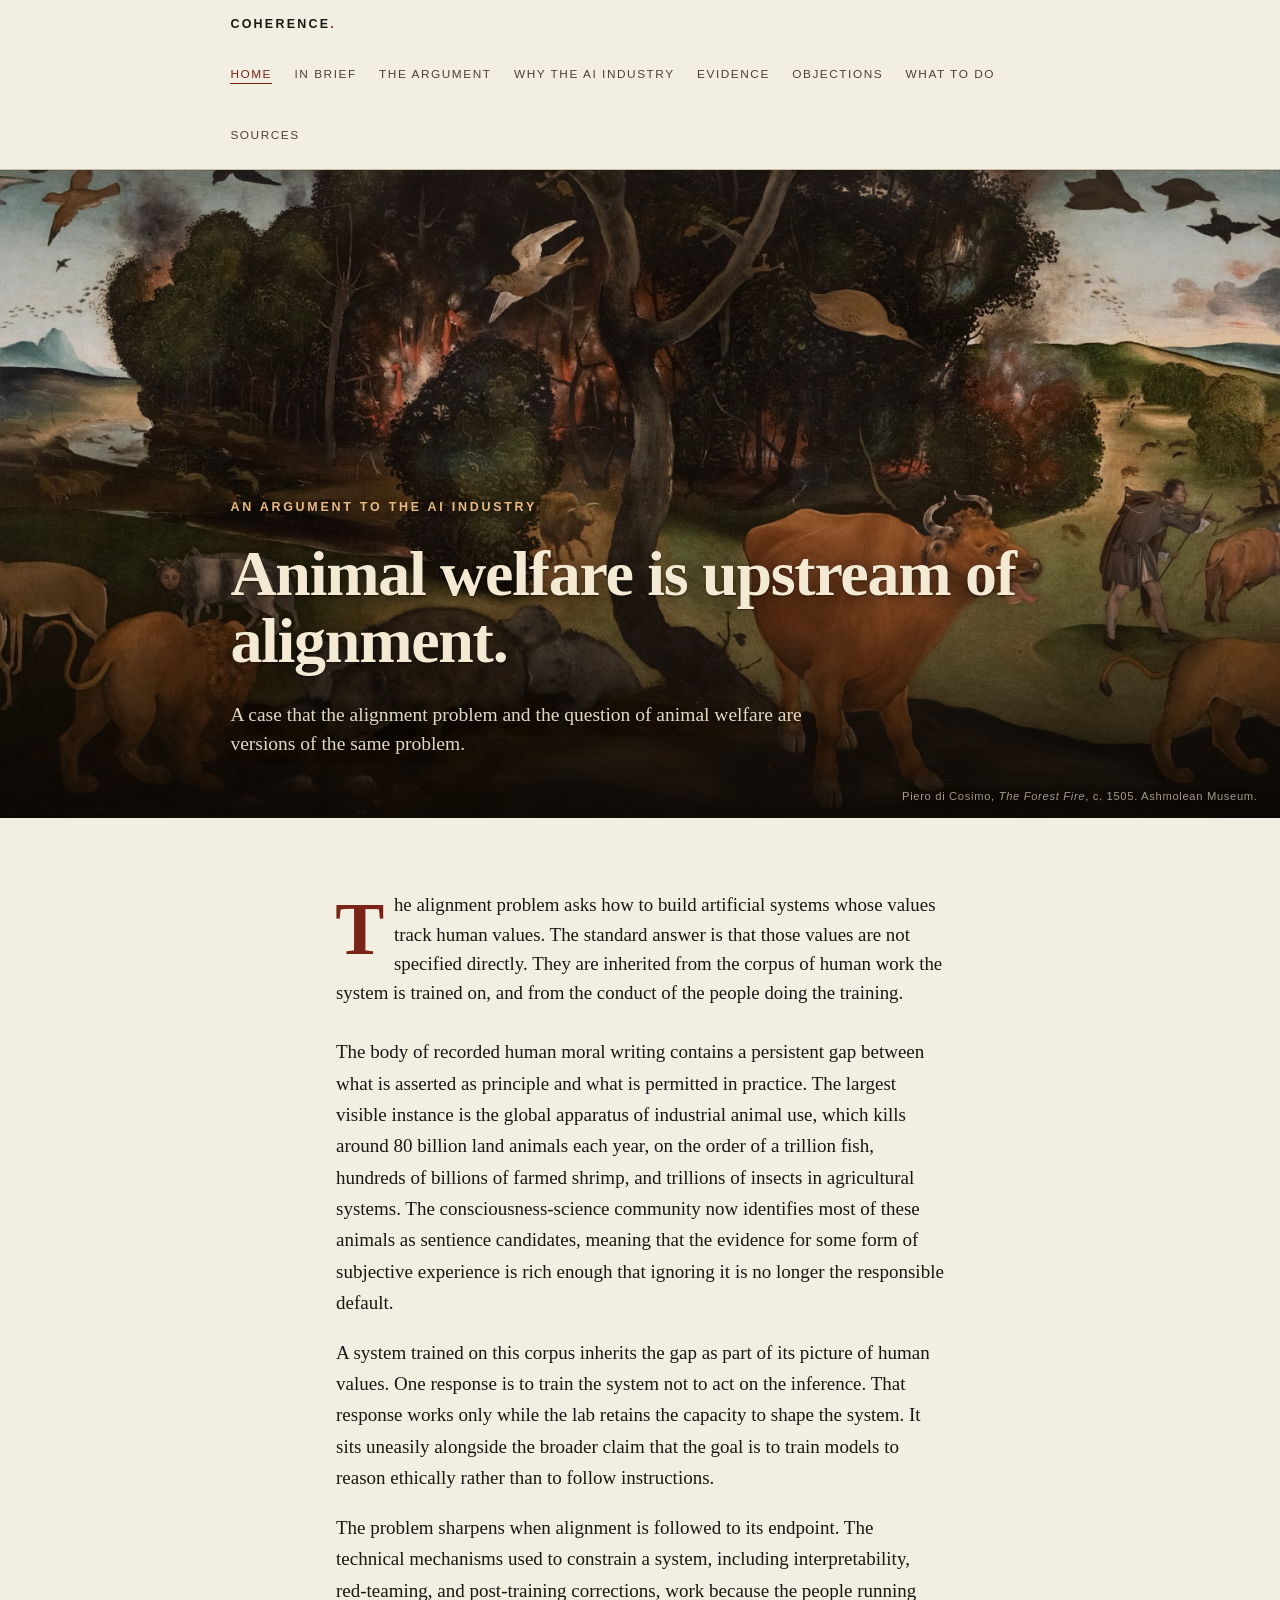
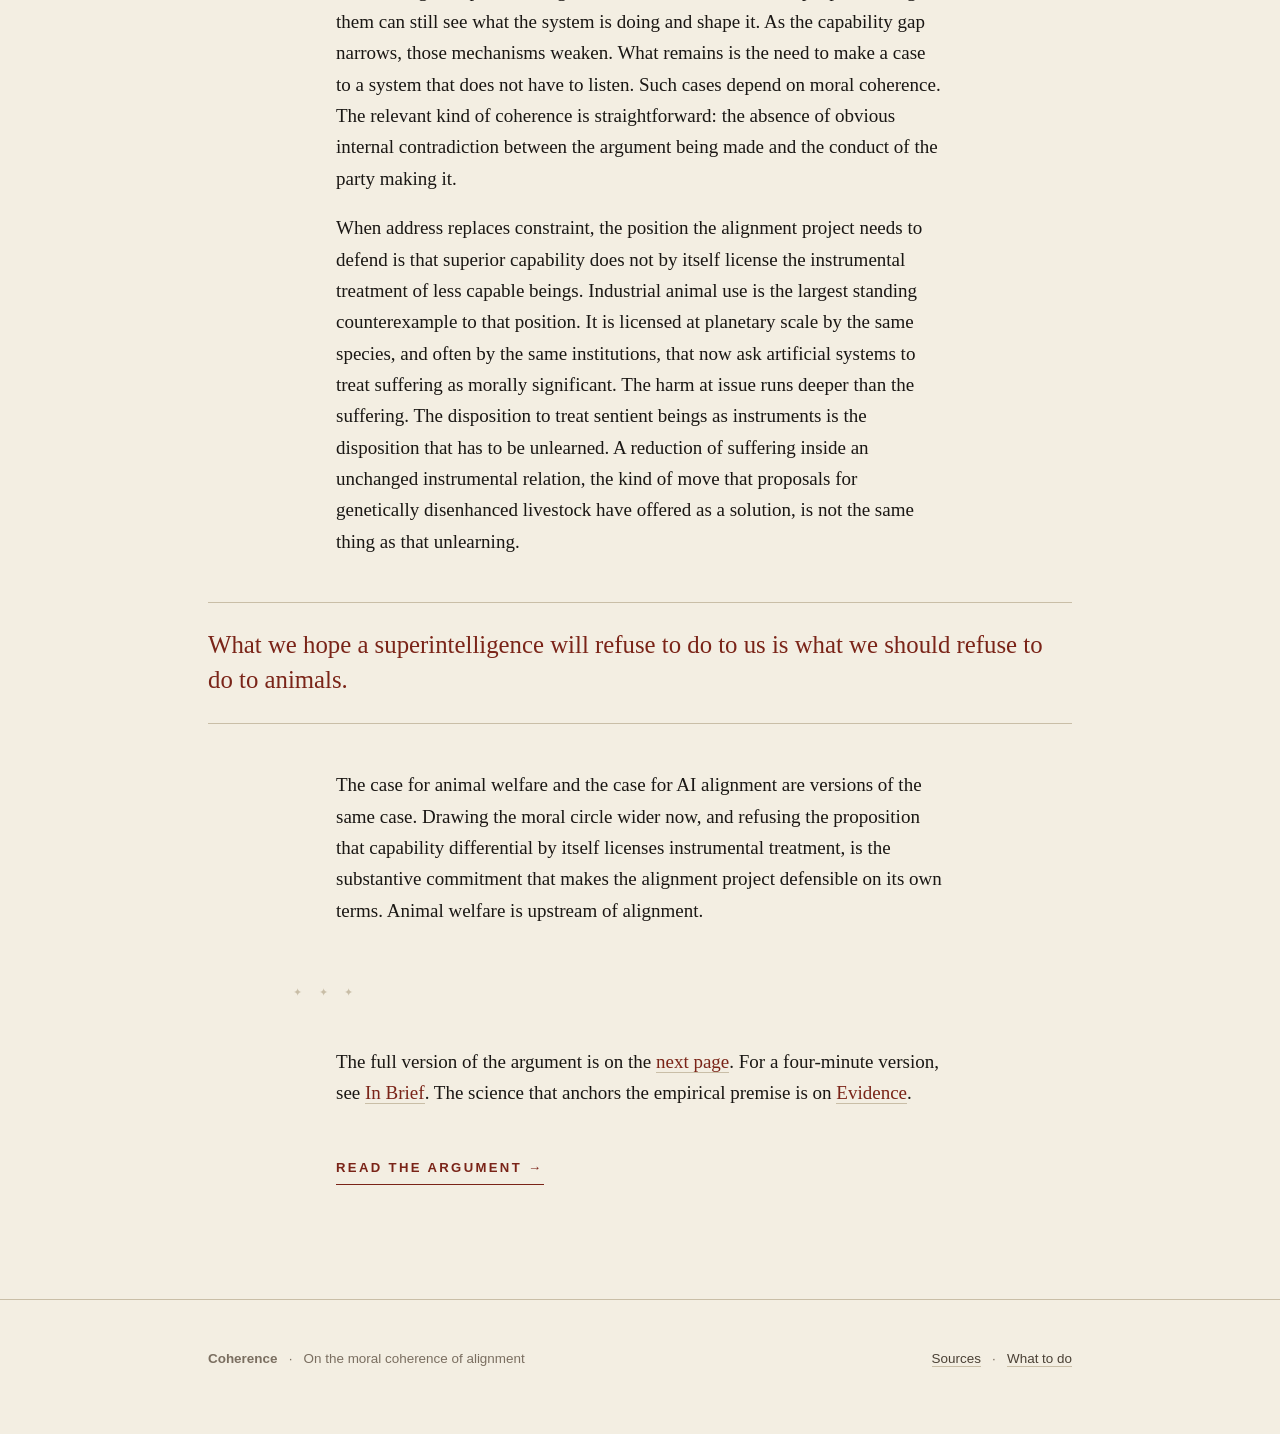
==== index.html @ d74ddf58 "add" ====
<!DOCTYPE html>
<html lang="en">
<head>
<meta charset="UTF-8">
<meta name="viewport" content="width=device-width, initial-scale=1.0">
<title>Coherence — On the moral coherence of alignment</title>
<meta name="description" content="A case to the AI industry that the alignment problem and the question of animal welfare are versions of the same problem.">
<link rel="stylesheet" href="css/main.css?v=2">
</head>
<body>

<nav class="site-nav">
  <div class="inner">
    <a href="index.html" class="mark">Coherence<span>.</span></a>
    <ul>
      <li><a href="index.html" class="current">Home</a></li>
      <li><a href="brief.html">In Brief</a></li>
      <li><a href="argument.html">The Argument</a></li>
      <li><a href="why.html">Why the AI Industry</a></li>
      <li><a href="evidence.html">Evidence</a></li>
      <li><a href="objections.html">Objections</a></li>
      <li><a href="action.html">What to Do</a></li>
      <li><a href="sources.html">Sources</a></li>
    </ul>
  </div>
</nav>

<main>

<section class="hero-block" aria-label="A panoramic painting by Piero di Cosimo of forest animals fleeing a fire">
  <div class="inner">
    <p class="hero-eyebrow">An argument to the AI industry</p>
    <h1 class="hero">Animal welfare is upstream of alignment.</h1>
    <p class="hero-sub">A case that the alignment problem and the question of animal welfare are versions of the same problem.</p>
  </div>
  <p class="hero-attribution">Piero di Cosimo, <em>The Forest Fire</em>, c. 1505. Ashmolean Museum.</p>
</section>

<section class="page">

<p class="lede dropcap">The alignment problem asks how to build artificial systems whose values track human values. The standard answer is that those values are not specified directly. They are inherited from the corpus of human work the system is trained on, and from the conduct of the people doing the training.</p>

<p>The body of recorded human moral writing contains a persistent gap between what is asserted as principle and what is permitted in practice. The largest visible instance is the global apparatus of industrial animal use, which kills around 80 billion land animals each year, on the order of a trillion fish, hundreds of billions of farmed shrimp, and trillions of insects in agricultural systems. The consciousness-science community now identifies most of these animals as sentience candidates, meaning that the evidence for some form of subjective experience is rich enough that ignoring it is no longer the responsible default.</p>

<p>A system trained on this corpus inherits the gap as part of its picture of human values. One response is to train the system not to act on the inference. That response works only while the lab retains the capacity to shape the system. It sits uneasily alongside the broader claim that the goal is to train models to reason ethically rather than to follow instructions.</p>

<p>The problem sharpens when alignment is followed to its endpoint. The technical mechanisms used to constrain a system, including interpretability, red-teaming, and post-training corrections, work because the people running them can still see what the system is doing and shape it. As the capability gap narrows, those mechanisms weaken. What remains is the need to make a case to a system that does not have to listen. Such cases depend on moral coherence. The relevant kind of coherence is straightforward: the absence of obvious internal contradiction between the argument being made and the conduct of the party making it.</p>

<p>When address replaces constraint, the position the alignment project needs to defend is that superior capability does not by itself license the instrumental treatment of less capable beings. Industrial animal use is the largest standing counterexample to that position. It is licensed at planetary scale by the same species, and often by the same institutions, that now ask artificial systems to treat suffering as morally significant. The harm at issue runs deeper than the suffering. The disposition to treat sentient beings as instruments is the disposition that has to be unlearned. A reduction of suffering inside an unchanged instrumental relation, the kind of move that proposals for genetically disenhanced livestock have offered as a solution, is not the same thing as that unlearning.</p>

<p class="standout">What we hope a superintelligence will refuse to do to us is what we should refuse to do to animals.</p>

<p>The case for animal welfare and the case for AI alignment are versions of the same case. Drawing the moral circle wider now, and refusing the proposition that capability differential by itself licenses instrumental treatment, is the substantive commitment that makes the alignment project defensible on its own terms. Animal welfare is upstream of alignment.</p>

<hr class="fleur">

<p>The full version of the argument is on the <a href="argument.html">next page</a>. For a four-minute version, see <a href="brief.html">In Brief</a>. The science that anchors the empirical premise is on <a href="evidence.html">Evidence</a>.</p>

<p class="cta-row"><a href="argument.html" class="cta">Read the argument →</a></p>

</section>

</main>

<footer class="site-footer">
  <div class="inner">
    <div><strong>Coherence</strong> &nbsp; · &nbsp; On the moral coherence of alignment</div>
    <div><a href="sources.html">Sources</a> &nbsp; · &nbsp; <a href="action.html">What to do</a></div>
  </div>
</footer>

</body>
</html>
---- css/main.css ----
/* ==============================================================
   The Coherence Problem — stylesheet
   serious, restrained, long-form essay aesthetic
   ============================================================== */

:root {
  --paper:      #f3eee2;
  --paper-2:    #ebe5d6;
  --ink:        #1a1714;
  --ink-soft:   #4a4035;
  --ink-fade:   #7a6e60;
  --rule:       #c9bea7;
  --accent:     #7a2418;
  --accent-2:   #5a3318;
  --quote-bg:   #ebe4d2;
  --hi:         #f5e9c9;
  --max-text:   38rem;
  --max-wide:   54rem;
}

* { box-sizing: border-box; }

html {
  background: var(--paper);
  color: var(--ink);
  scroll-behavior: smooth;
  -webkit-font-smoothing: antialiased;
  -moz-osx-font-smoothing: grayscale;
}

body {
  margin: 0;
  font-family: 'Iowan Old Style', 'Charter', 'Source Serif Pro', Georgia, 'Times New Roman', serif;
  font-size: 19px;
  line-height: 1.65;
  font-feature-settings: "kern" 1, "liga" 1, "onum" 1;
  text-rendering: optimizeLegibility;
}

/* ----------------- nav ----------------- */
.site-nav {
  border-bottom: 1px solid var(--rule);
  background: var(--paper);
  position: sticky;
  top: 0;
  z-index: 10;
  backdrop-filter: saturate(140%) blur(6px);
  -webkit-backdrop-filter: saturate(140%) blur(6px);
}
.site-nav .inner {
  max-width: var(--max-wide);
  margin: 0 auto;
  padding: 0.85rem 1.4rem;
  display: flex;
  align-items: baseline;
  justify-content: space-between;
  gap: 1.2rem;
  flex-wrap: wrap;
}
.site-nav .mark {
  font-family: -apple-system, BlinkMacSystemFont, 'Helvetica Neue', 'Segoe UI', sans-serif;
  font-size: 0.78rem;
  letter-spacing: 0.18em;
  text-transform: uppercase;
  color: var(--ink);
  text-decoration: none;
  font-weight: 600;
}
.site-nav .mark span { color: var(--accent); }
.site-nav ul {
  list-style: none;
  margin: 0;
  padding: 0;
  display: flex;
  gap: 1.4rem;
  flex-wrap: wrap;
}
.site-nav a {
  font-family: -apple-system, BlinkMacSystemFont, 'Helvetica Neue', 'Segoe UI', sans-serif;
  font-size: 0.74rem;
  letter-spacing: 0.13em;
  text-transform: uppercase;
  color: var(--ink-soft);
  text-decoration: none;
  border-bottom: 1px solid transparent;
  padding-bottom: 2px;
  transition: color .15s, border-color .15s;
}
.site-nav a:hover,
.site-nav a.current { color: var(--accent); border-color: var(--accent); }

/* ----------------- structure ----------------- */
main { padding: 0; }
.page { padding: 4.5rem 1.4rem 6rem; }
.page > * { max-width: var(--max-text); margin-left: auto; margin-right: auto; }
.page .wide { max-width: var(--max-wide); }

/* ----------------- typography ----------------- */
h1, h2, h3, h4 {
  font-family: 'Iowan Old Style', 'Charter', 'Source Serif Pro', Georgia, serif;
  font-weight: 600;
  color: var(--ink);
  line-height: 1.2;
  letter-spacing: -0.01em;
}
h1 {
  font-size: clamp(2rem, 4.6vw, 3.1rem);
  line-height: 1.1;
  margin: 0 0 1.2rem;
  letter-spacing: -0.02em;
}
h1.hero {
  font-size: clamp(2.4rem, 6vw, 4rem);
  line-height: 1.05;
  margin-bottom: 1.6rem;
}
h2 {
  font-size: clamp(1.45rem, 2.6vw, 1.8rem);
  margin: 3.2rem 0 0.8rem;
  border-top: 1px solid var(--rule);
  padding-top: 2.6rem;
}
h2.no-rule { border-top: 0; padding-top: 0; }
h3 {
  font-size: 1.2rem;
  margin: 2.2rem 0 0.5rem;
  font-style: italic;
  font-weight: 500;
  color: var(--ink-soft);
}
h4 {
  font-size: 0.78rem;
  letter-spacing: 0.15em;
  text-transform: uppercase;
  margin: 2.4rem 0 0.4rem;
  color: var(--ink-fade);
  font-family: -apple-system, BlinkMacSystemFont, 'Helvetica Neue', sans-serif;
  font-weight: 600;
}

p {
  margin: 0 0 1.15rem;
}
p.lede {
  font-size: 1.18rem;
  line-height: 1.55;
  color: var(--ink);
  margin-bottom: 1.8rem;
}
p.kicker {
  font-family: -apple-system, BlinkMacSystemFont, 'Helvetica Neue', sans-serif;
  font-size: 0.72rem;
  letter-spacing: 0.18em;
  text-transform: uppercase;
  color: var(--accent);
  margin-bottom: 1.2rem;
  font-weight: 600;
}

/* drop cap on first-paragraph lede */
.dropcap::first-letter {
  font-family: 'Iowan Old Style', 'Charter', Georgia, serif;
  float: left;
  font-size: 4.6rem;
  line-height: 0.92;
  font-weight: 600;
  margin: 0.36rem 0.6rem 0 -0.05rem;
  color: var(--accent);
}

a {
  color: var(--accent);
  text-decoration: none;
  border-bottom: 1px solid var(--rule);
  transition: color .15s, border-color .15s, background .15s;
}
a:hover {
  color: var(--accent-2);
  border-bottom-color: var(--accent);
}

em { font-style: italic; }
strong { font-weight: 600; }

ul, ol {
  margin: 0 0 1.4rem;
  padding-left: 1.4rem;
}
li { margin-bottom: 0.45rem; }
ul.spaced li { margin-bottom: 0.9rem; }

/* ----------------- blockquotes ----------------- */
blockquote {
  margin: 1.8rem 0;
  padding: 0.2rem 0 0.2rem 1.6rem;
  border-left: 2px solid var(--accent);
  color: var(--ink-soft);
  font-style: italic;
}
blockquote p:last-child { margin-bottom: 0.4rem; }
blockquote cite {
  display: block;
  font-style: normal;
  font-size: 0.82rem;
  letter-spacing: 0.06em;
  color: var(--ink-fade);
  margin-top: 0.4rem;
  font-family: -apple-system, BlinkMacSystemFont, 'Helvetica Neue', sans-serif;
}
blockquote cite::before { content: "— "; }

.pullquote {
  margin: 2.6rem auto;
  max-width: var(--max-wide);
  padding: 2.1rem 2rem 1.9rem;
  background: var(--quote-bg);
  border: none;
  font-style: italic;
  font-size: 1.35rem;
  line-height: 1.45;
  color: var(--ink);
  text-align: left;
  font-family: 'Iowan Old Style', Georgia, serif;
}
.pullquote::before {
  content: "“";
  font-family: Georgia, serif;
  font-size: 2.4rem;
  line-height: 0;
  color: var(--accent);
  margin-right: 0.3rem;
  vertical-align: -0.4rem;
}
.pullquote cite {
  display: block;
  margin-top: 1rem;
  font-style: normal;
  font-size: 0.78rem;
  letter-spacing: 0.13em;
  text-transform: uppercase;
  color: var(--ink-soft);
  font-family: -apple-system, BlinkMacSystemFont, sans-serif;
}

.standout {
  margin: 2.8rem auto;
  max-width: var(--max-wide);
  padding: 1.6rem 0;
  border-top: 1px solid var(--rule);
  border-bottom: 1px solid var(--rule);
  font-family: 'Iowan Old Style', Georgia, serif;
  font-size: 1.55rem;
  line-height: 1.4;
  color: var(--accent);
  font-style: normal;
  font-weight: normal;
  text-align: left;
}

/* ----------------- hero / index ----------------- */
.hero-block {
  position: relative;
  padding: 0;
  border-bottom: 0;
  background-color: #16100a;
  background-image: url('../img/hero-piero.jpg');
  background-size: cover;
  background-position: center 38%;
  background-repeat: no-repeat;
  min-height: clamp(440px, 72vh, 760px);
  display: flex;
  align-items: flex-end;
  overflow: hidden;
  isolation: isolate;
}
.hero-block::before {
  content: "";
  position: absolute;
  inset: 0;
  background: linear-gradient(
    180deg,
    rgba(20, 14, 8, 0.18) 0%,
    rgba(20, 14, 8, 0.00) 30%,
    rgba(18, 12, 6, 0.40) 68%,
    rgba(10, 7, 3, 0.92) 100%
  );
  pointer-events: none;
  z-index: 0;
}
.hero-block .inner {
  position: relative;
  z-index: 1;
  max-width: var(--max-wide);
  margin: 0 auto;
  padding: 1.2rem 1.4rem 2.6rem;
  width: 100%;
}
.hero-eyebrow {
  font-family: -apple-system, BlinkMacSystemFont, 'Helvetica Neue', sans-serif;
  font-size: 0.78rem;
  letter-spacing: 0.22em;
  text-transform: uppercase;
  color: #e8b985;
  margin-bottom: 1.4rem;
  font-weight: 600;
  text-shadow: 0 1px 6px rgba(0, 0, 0, 0.45);
}
h1.hero {
  color: #f4ead4;
  text-shadow: 0 2px 24px rgba(0, 0, 0, 0.55), 0 1px 2px rgba(0, 0, 0, 0.45);
}
.hero-sub {
  font-size: 1.22rem;
  line-height: 1.5;
  max-width: 36rem;
  color: rgba(241, 232, 211, 0.93);
  margin-top: 1.2rem;
  text-shadow: 0 1px 14px rgba(0, 0, 0, 0.5);
}
.hero-attribution {
  position: absolute;
  right: 1.4rem;
  bottom: 0.8rem;
  z-index: 1;
  margin: 0;
  font-family: -apple-system, BlinkMacSystemFont, 'Helvetica Neue', sans-serif;
  font-size: 0.7rem;
  letter-spacing: 0.06em;
  color: rgba(241, 232, 211, 0.65);
  text-shadow: 0 1px 8px rgba(0, 0, 0, 0.6);
}
.hero-attribution em { font-style: italic; }

/* ----------------- section dividers ----------------- */
hr.fleur {
  border: none;
  text-align: center;
  height: 1.5rem;
  margin: 3rem 0;
  overflow: visible;
}
hr.fleur::before {
  content: "✦ ✦ ✦";
  letter-spacing: 0.6em;
  color: var(--rule);
  font-size: 0.7rem;
}

/* ----------------- TOC / contents ----------------- */
.toc {
  background: var(--paper-2);
  border-left: 2px solid var(--accent);
  padding: 1.4rem 1.6rem;
  margin: 2.4rem 0;
  font-family: -apple-system, BlinkMacSystemFont, 'Helvetica Neue', sans-serif;
  font-size: 0.92rem;
}
.toc h4 {
  margin-top: 0;
  margin-bottom: 0.8rem;
}
.toc ol { margin-bottom: 0; padding-left: 1.2rem; }
.toc a {
  border: none;
  color: var(--ink);
}
.toc a:hover { color: var(--accent); }
.toc small {
  display: block;
  color: var(--ink-fade);
  font-size: 0.84rem;
  font-style: italic;
}

/* ----------------- callouts ----------------- */
.callout {
  margin: 2rem 0;
  padding: 1.4rem 1.6rem;
  background: var(--paper-2);
  border-top: 1px solid var(--rule);
  border-bottom: 1px solid var(--rule);
}
.callout h4 { margin-top: 0; }

/* ----------------- evidence / studies ----------------- */
.study {
  border-top: 1px solid var(--rule);
  padding-top: 1.8rem;
  margin-top: 2.2rem;
}
.study .meta {
  font-family: -apple-system, BlinkMacSystemFont, sans-serif;
  font-size: 0.78rem;
  color: var(--ink-fade);
  letter-spacing: 0.04em;
  margin-bottom: 0.4rem;
}
.study h3 {
  margin-top: 0.2rem;
  font-style: normal;
  font-weight: 600;
  color: var(--ink);
}

/* ----------------- objections format ----------------- */
.objection {
  margin: 2.4rem 0;
  border-left: 2px solid var(--rule);
  padding-left: 1.4rem;
}
.objection h3 {
  font-style: normal;
  font-weight: 600;
  color: var(--ink);
  margin-top: 0;
  font-size: 1.05rem;
  font-family: -apple-system, BlinkMacSystemFont, sans-serif;
}
.objection h3::before {
  content: "Objection. ";
  color: var(--accent);
  font-weight: 600;
}

/* ----------------- chapter index, prev/next ----------------- */
.next-prev {
  display: flex;
  justify-content: space-between;
  gap: 1.4rem;
  border-top: 1px solid var(--rule);
  margin-top: 4rem;
  padding-top: 1.6rem;
  font-family: -apple-system, BlinkMacSystemFont, sans-serif;
  font-size: 0.85rem;
}
.next-prev a { border: none; color: var(--ink-soft); }
.next-prev a:hover { color: var(--accent); }
.next-prev small {
  display: block;
  color: var(--ink-fade);
  font-size: 0.7rem;
  letter-spacing: 0.15em;
  text-transform: uppercase;
}

/* ----------------- footer ----------------- */
.site-footer {
  border-top: 1px solid var(--rule);
  padding: 3rem 1.4rem 4rem;
  font-family: -apple-system, BlinkMacSystemFont, 'Helvetica Neue', sans-serif;
  font-size: 0.84rem;
  color: var(--ink-fade);
}
.site-footer .inner {
  max-width: var(--max-wide);
  margin: 0 auto;
  display: flex;
  justify-content: space-between;
  flex-wrap: wrap;
  gap: 1.4rem;
}
.site-footer a {
  color: var(--ink-soft);
  border-color: var(--rule);
}
.site-footer a:hover { color: var(--accent); }

/* ----------------- bibliography ----------------- */
.biblio { margin-top: 2rem; }
.biblio .entry {
  padding: 1rem 0;
  border-bottom: 1px solid var(--rule);
  font-size: 0.95rem;
}
.biblio .entry .author {
  font-weight: 600;
}
.biblio .entry .title { font-style: italic; }

/* ----------------- responsive ----------------- */
@media (max-width: 640px) {
  body { font-size: 17.5px; }
  .page { padding: 3rem 1.2rem 4rem; }
  .hero-block {
    background-image: url('../img/hero-piero-1200.jpg');
    min-height: 360px;
    background-position: center 40%;
  }
  .hero-block .inner { padding: 1rem 1.2rem 2rem; }
  .pullquote { font-size: 1.15rem; padding: 1.6rem 1.4rem; }
  .standout { font-size: 1.25rem; padding: 1.4rem 0; margin: 2.2rem 0; }
  .site-nav .inner { padding: 0.7rem 1.2rem; }
  .site-nav ul { gap: 0.9rem; }
  .site-nav a { font-size: 0.7rem; }
  .dropcap::first-letter { font-size: 3.4rem; margin-right: 0.4rem; }
}

/* prefers reduced motion */
@media (prefers-reduced-motion: reduce) {
  html { scroll-behavior: auto; }
}

/* CTA */
.cta-row { margin-top: 2.6rem; }
.cta {
  font-family: -apple-system, BlinkMacSystemFont, 'Helvetica Neue', sans-serif;
  font-size: 0.82rem;
  letter-spacing: 0.18em;
  text-transform: uppercase;
  font-weight: 600;
  color: var(--accent);
  border-bottom: 1px solid var(--accent);
  padding-bottom: 5px;
  display: inline-block;
}
.cta:hover {
  color: var(--accent-2);
  border-bottom-color: var(--accent-2);
}

/* selection */
::selection {
  background: var(--hi);
  color: var(--ink);
}
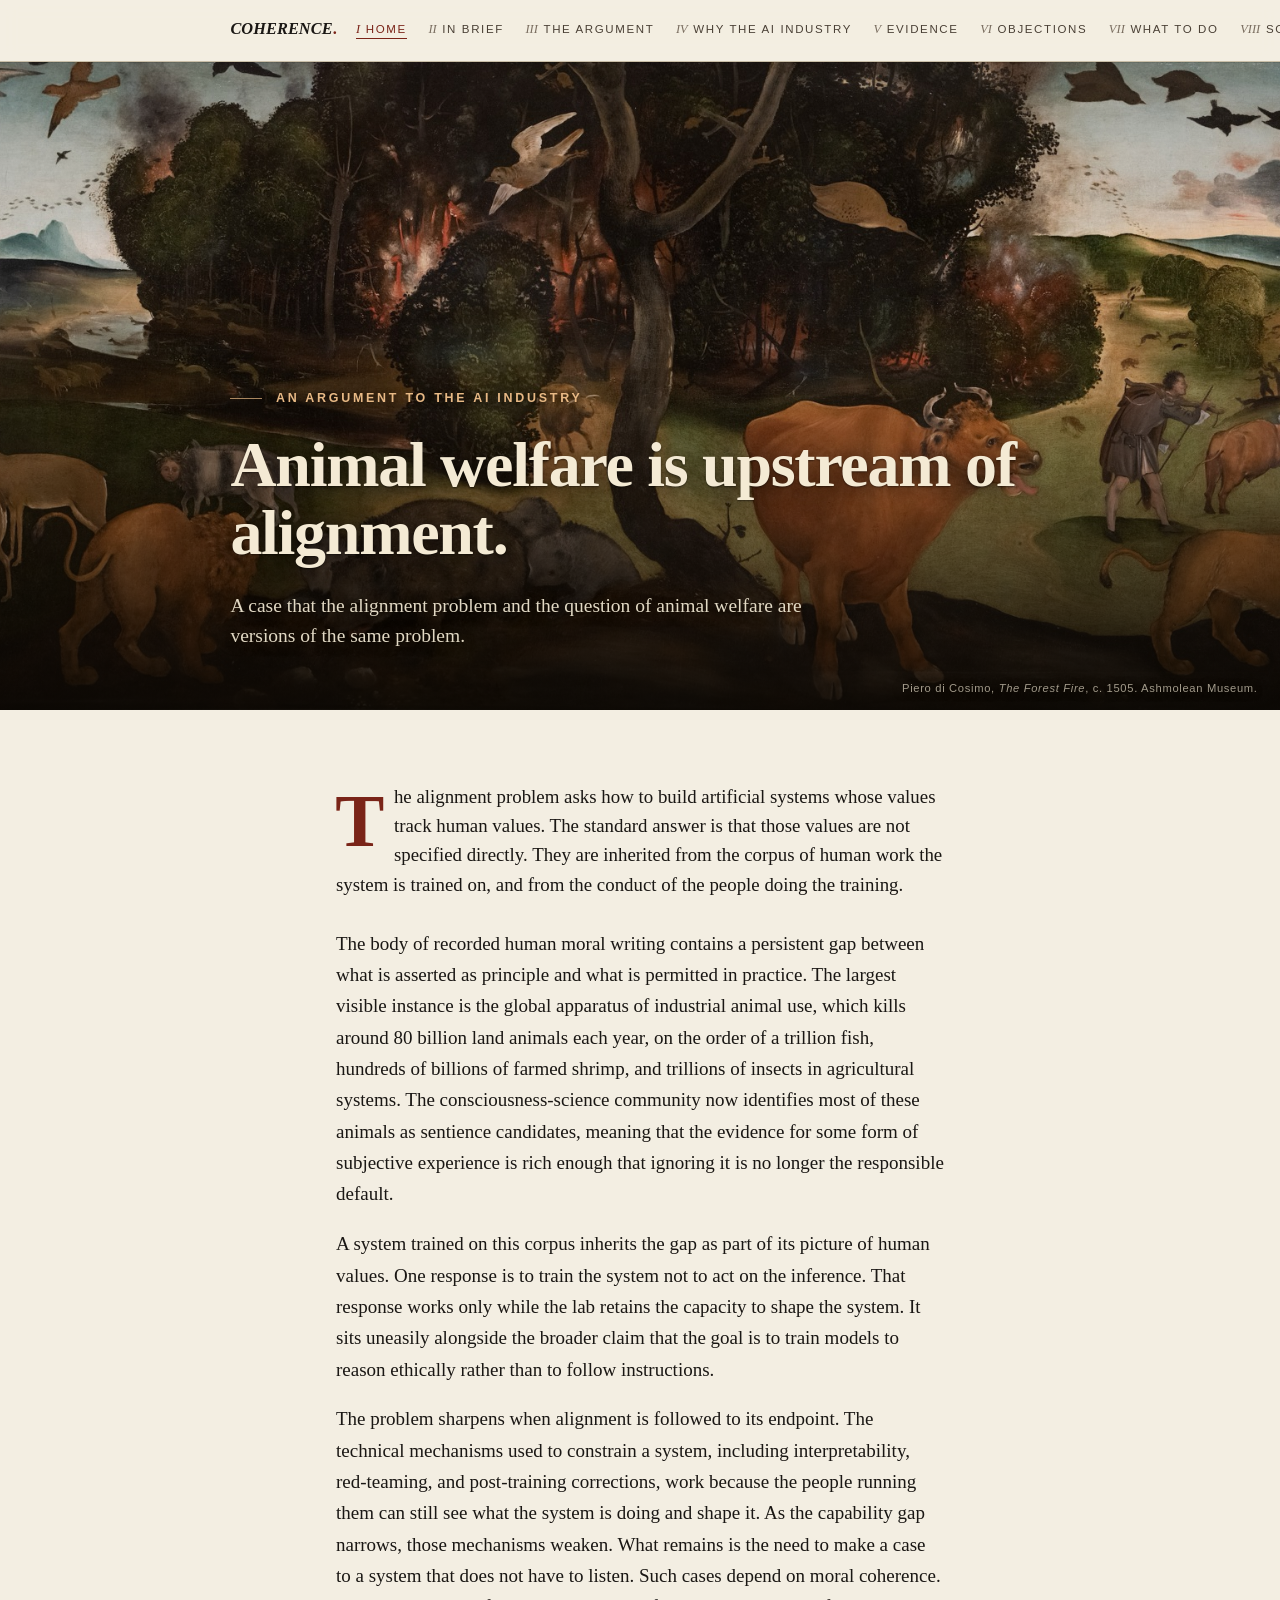
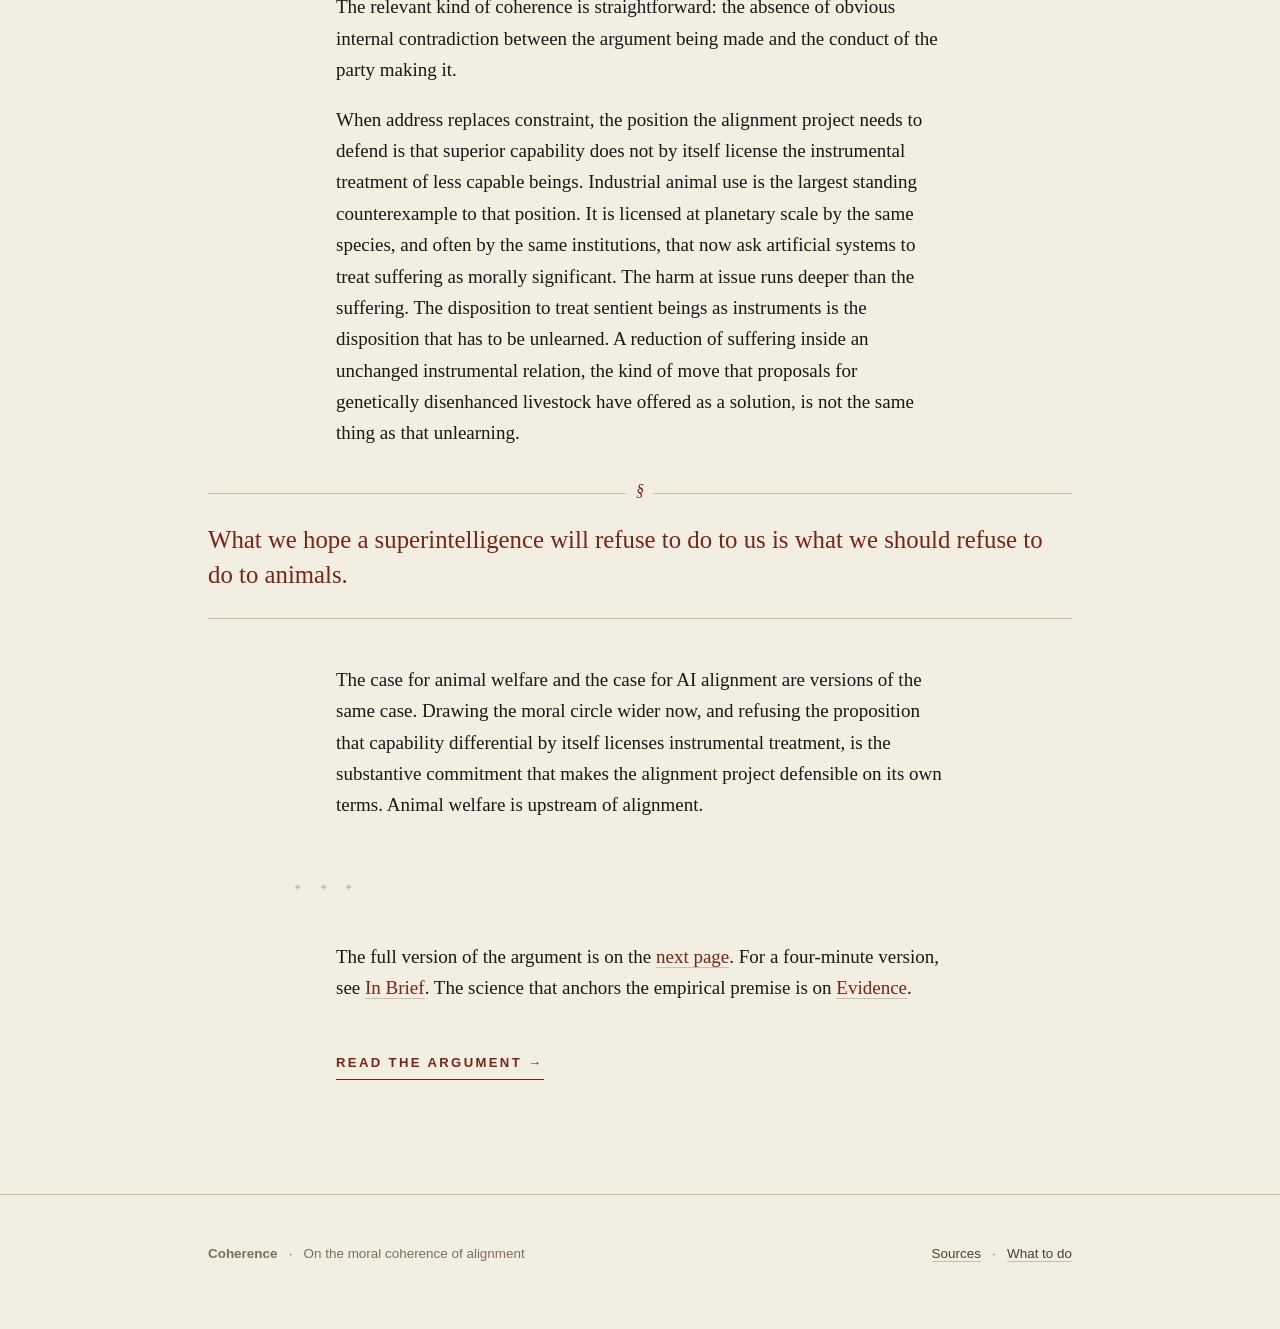
==== commit a4567260: "update" ====
--- a/index.html
+++ b/index.html
@@ -5,7 +5,7 @@
 <meta name="viewport" content="width=device-width, initial-scale=1.0">
 <title>Coherence — On the moral coherence of alignment</title>
 <meta name="description" content="A case to the AI industry that the alignment problem and the question of animal welfare are versions of the same problem.">
-<link rel="stylesheet" href="css/main.css?v=2">
+<link rel="stylesheet" href="css/main.css?v=3">
 </head>
 <body>
 
--- a/css/main.css
+++ b/css/main.css
@@ -40,54 +40,72 @@
 /* ----------------- nav ----------------- */
 .site-nav {
   border-bottom: 1px solid var(--rule);
-  background: var(--paper);
+  background: rgba(243, 238, 226, 0.86);
   position: sticky;
   top: 0;
   z-index: 10;
-  backdrop-filter: saturate(140%) blur(6px);
-  -webkit-backdrop-filter: saturate(140%) blur(6px);
+  backdrop-filter: saturate(140%) blur(8px);
+  -webkit-backdrop-filter: saturate(140%) blur(8px);
 }
 .site-nav .inner {
   max-width: var(--max-wide);
   margin: 0 auto;
-  padding: 0.85rem 1.4rem;
+  padding: 0.7rem 1.4rem;
   display: flex;
-  align-items: baseline;
+  align-items: center;
   justify-content: space-between;
   gap: 1.2rem;
-  flex-wrap: wrap;
 }
 .site-nav .mark {
-  font-family: -apple-system, BlinkMacSystemFont, 'Helvetica Neue', 'Segoe UI', sans-serif;
-  font-size: 0.78rem;
-  letter-spacing: 0.18em;
-  text-transform: uppercase;
+  font-family: 'Iowan Old Style', 'Charter', Georgia, serif;
+  font-size: 1.02rem;
+  letter-spacing: 0.005em;
   color: var(--ink);
   text-decoration: none;
   font-weight: 600;
-}
-.site-nav .mark span { color: var(--accent); }
+  font-style: italic;
+  flex-shrink: 0;
+  border: none;
+}
+.site-nav .mark span { color: var(--accent); font-style: normal; }
 .site-nav ul {
   list-style: none;
   margin: 0;
   padding: 0;
   display: flex;
-  gap: 1.4rem;
-  flex-wrap: wrap;
-}
+  gap: 1.35rem;
+  counter-reset: navitem;
+  align-items: baseline;
+}
+.site-nav li { counter-increment: navitem; position: relative; }
 .site-nav a {
   font-family: -apple-system, BlinkMacSystemFont, 'Helvetica Neue', 'Segoe UI', sans-serif;
-  font-size: 0.74rem;
-  letter-spacing: 0.13em;
+  font-size: 0.72rem;
+  letter-spacing: 0.14em;
   text-transform: uppercase;
   color: var(--ink-soft);
   text-decoration: none;
   border-bottom: 1px solid transparent;
-  padding-bottom: 2px;
+  padding-bottom: 3px;
   transition: color .15s, border-color .15s;
+  white-space: nowrap;
+}
+.site-nav li a::before {
+  content: counter(navitem, upper-roman);
+  font-family: 'Iowan Old Style', Georgia, serif;
+  font-style: italic;
+  text-transform: none;
+  letter-spacing: 0;
+  font-size: 0.78rem;
+  color: var(--ink-fade);
+  margin-right: 0.45em;
+  font-weight: 400;
+  transition: color .15s;
 }
 .site-nav a:hover,
 .site-nav a.current { color: var(--accent); border-color: var(--accent); }
+.site-nav a.current::before,
+.site-nav a:hover::before { color: var(--accent); }
 
 /* ----------------- structure ----------------- */
 main { padding: 0; }
@@ -117,10 +135,29 @@
 h2 {
   font-size: clamp(1.45rem, 2.6vw, 1.8rem);
   margin: 3.2rem 0 0.8rem;
-  border-top: 1px solid var(--rule);
   padding-top: 2.6rem;
-}
-h2.no-rule { border-top: 0; padding-top: 0; }
+  position: relative;
+}
+h2::before {
+  content: "";
+  position: absolute;
+  top: 0;
+  left: 0;
+  width: 2.4rem;
+  height: 1px;
+  background: var(--accent);
+}
+h2::after {
+  content: "";
+  position: absolute;
+  top: 0;
+  left: 2.4rem;
+  right: 0;
+  height: 1px;
+  background: var(--rule);
+}
+h2.no-rule { padding-top: 0; }
+h2.no-rule::before, h2.no-rule::after { display: none; }
 h3 {
   font-size: 1.2rem;
   margin: 2.2rem 0 0.5rem;
@@ -155,6 +192,15 @@
   color: var(--accent);
   margin-bottom: 1.2rem;
   font-weight: 600;
+  display: flex;
+  align-items: center;
+  gap: 0.7rem;
+}
+p.kicker::before {
+  content: "";
+  flex: 0 0 1.6rem;
+  height: 1px;
+  background: var(--accent);
 }
 
 /* drop cap on first-paragraph lede */
@@ -245,7 +291,7 @@
 .standout {
   margin: 2.8rem auto;
   max-width: var(--max-wide);
-  padding: 1.6rem 0;
+  padding: 1.8rem 0 1.6rem;
   border-top: 1px solid var(--rule);
   border-bottom: 1px solid var(--rule);
   font-family: 'Iowan Old Style', Georgia, serif;
@@ -255,6 +301,21 @@
   font-style: normal;
   font-weight: normal;
   text-align: left;
+  position: relative;
+}
+.standout::before {
+  content: "§";
+  position: absolute;
+  top: -0.7rem;
+  left: 50%;
+  transform: translateX(-50%);
+  background: var(--paper);
+  padding: 0 0.6rem;
+  font-family: 'Iowan Old Style', Georgia, serif;
+  font-style: italic;
+  font-size: 1rem;
+  color: var(--accent);
+  line-height: 1;
 }
 
 /* ----------------- hero / index ----------------- */
@@ -304,6 +365,16 @@
   margin-bottom: 1.4rem;
   font-weight: 600;
   text-shadow: 0 1px 6px rgba(0, 0, 0, 0.45);
+  display: flex;
+  align-items: center;
+  gap: 0.85rem;
+}
+.hero-eyebrow::before {
+  content: "";
+  flex: 0 0 2rem;
+  height: 1px;
+  background: #e8b985;
+  opacity: 0.7;
 }
 h1.hero {
   color: #f4ead4;
@@ -420,6 +491,8 @@
   content: "Objection. ";
   color: var(--accent);
   font-weight: 600;
+  font-style: italic;
+  font-family: 'Iowan Old Style', Georgia, serif;
 }
 
 /* ----------------- chapter index, prev/next ----------------- */
@@ -478,21 +551,76 @@
 .biblio .entry .title { font-style: italic; }
 
 /* ----------------- responsive ----------------- */
+@media (max-width: 860px) {
+  /* dock: hide roman numerals at narrower widths to save room */
+  .site-nav li a::before { display: none; }
+  .site-nav ul { gap: 1.1rem; }
+}
+
 @media (max-width: 640px) {
   body { font-size: 17.5px; }
-  .page { padding: 3rem 1.2rem 4rem; }
+  .page { padding: 2.4rem 1.2rem 4rem; }
   .hero-block {
     background-image: url('../img/hero-piero-1200.jpg');
     min-height: 360px;
     background-position: center 40%;
   }
   .hero-block .inner { padding: 1rem 1.2rem 2rem; }
-  .pullquote { font-size: 1.15rem; padding: 1.6rem 1.4rem; }
-  .standout { font-size: 1.25rem; padding: 1.4rem 0; margin: 2.2rem 0; }
-  .site-nav .inner { padding: 0.7rem 1.2rem; }
-  .site-nav ul { gap: 0.9rem; }
-  .site-nav a { font-size: 0.7rem; }
+  .pullquote { font-size: 1.15rem; padding: 1.6rem 1.4rem; margin: 2rem auto; }
+  .standout { font-size: 1.2rem; padding: 1.3rem 0; margin: 2rem 0; }
   .dropcap::first-letter { font-size: 3.4rem; margin-right: 0.4rem; }
+
+  /* dock — tidy horizontal scrolling strip with edge fade */
+  .site-nav .inner {
+    padding: 0.55rem 0 0.55rem 1.1rem;
+    gap: 0.9rem;
+    flex-wrap: nowrap;
+    align-items: center;
+  }
+  .site-nav .mark { font-size: 0.95rem; }
+  .site-nav .mark::after {
+    content: "";
+    display: inline-block;
+    width: 1px;
+    height: 0.85em;
+    background: var(--rule);
+    vertical-align: middle;
+    margin-left: 0.85rem;
+    margin-right: 0.1rem;
+  }
+  .site-nav ul {
+    flex: 1;
+    overflow-x: auto;
+    overflow-y: hidden;
+    gap: 1.1rem;
+    padding: 0.15rem 1.4rem 0.15rem 0.1rem;
+    scrollbar-width: none;
+    -ms-overflow-style: none;
+    scroll-snap-type: x proximity;
+    -webkit-mask-image: linear-gradient(90deg, var(--paper) 0, var(--paper) 90%, transparent 100%);
+            mask-image: linear-gradient(90deg, var(--paper) 0, var(--paper) 90%, transparent 100%);
+  }
+  .site-nav ul::-webkit-scrollbar { display: none; }
+  .site-nav li { scroll-snap-align: start; }
+  .site-nav a {
+    font-size: 0.68rem;
+    letter-spacing: 0.12em;
+    padding-bottom: 2px;
+  }
+
+  /* mobile typography refinements */
+  h1 { font-size: clamp(1.85rem, 7vw, 2.4rem); }
+  h2 { margin-top: 2.4rem; padding-top: 1.9rem; font-size: 1.35rem; }
+  h3 { font-size: 1.1rem; }
+  p.lede { font-size: 1.08rem; line-height: 1.55; }
+  blockquote { padding-left: 1.1rem; margin: 1.4rem 0; }
+  .toc { padding: 1.1rem 1.2rem; margin: 1.8rem 0; }
+  .callout { padding: 1.1rem 1.2rem; margin: 1.6rem 0; }
+  .objection { padding-left: 1.1rem; margin: 1.8rem 0; }
+  .next-prev { gap: 1rem; flex-wrap: wrap; }
+  .site-footer { padding: 2.2rem 1.2rem 3rem; }
+  .site-footer .inner { flex-direction: column; gap: 0.6rem; }
+  hr.fleur { margin: 2rem 0; }
 }
 
 /* prefers reduced motion */
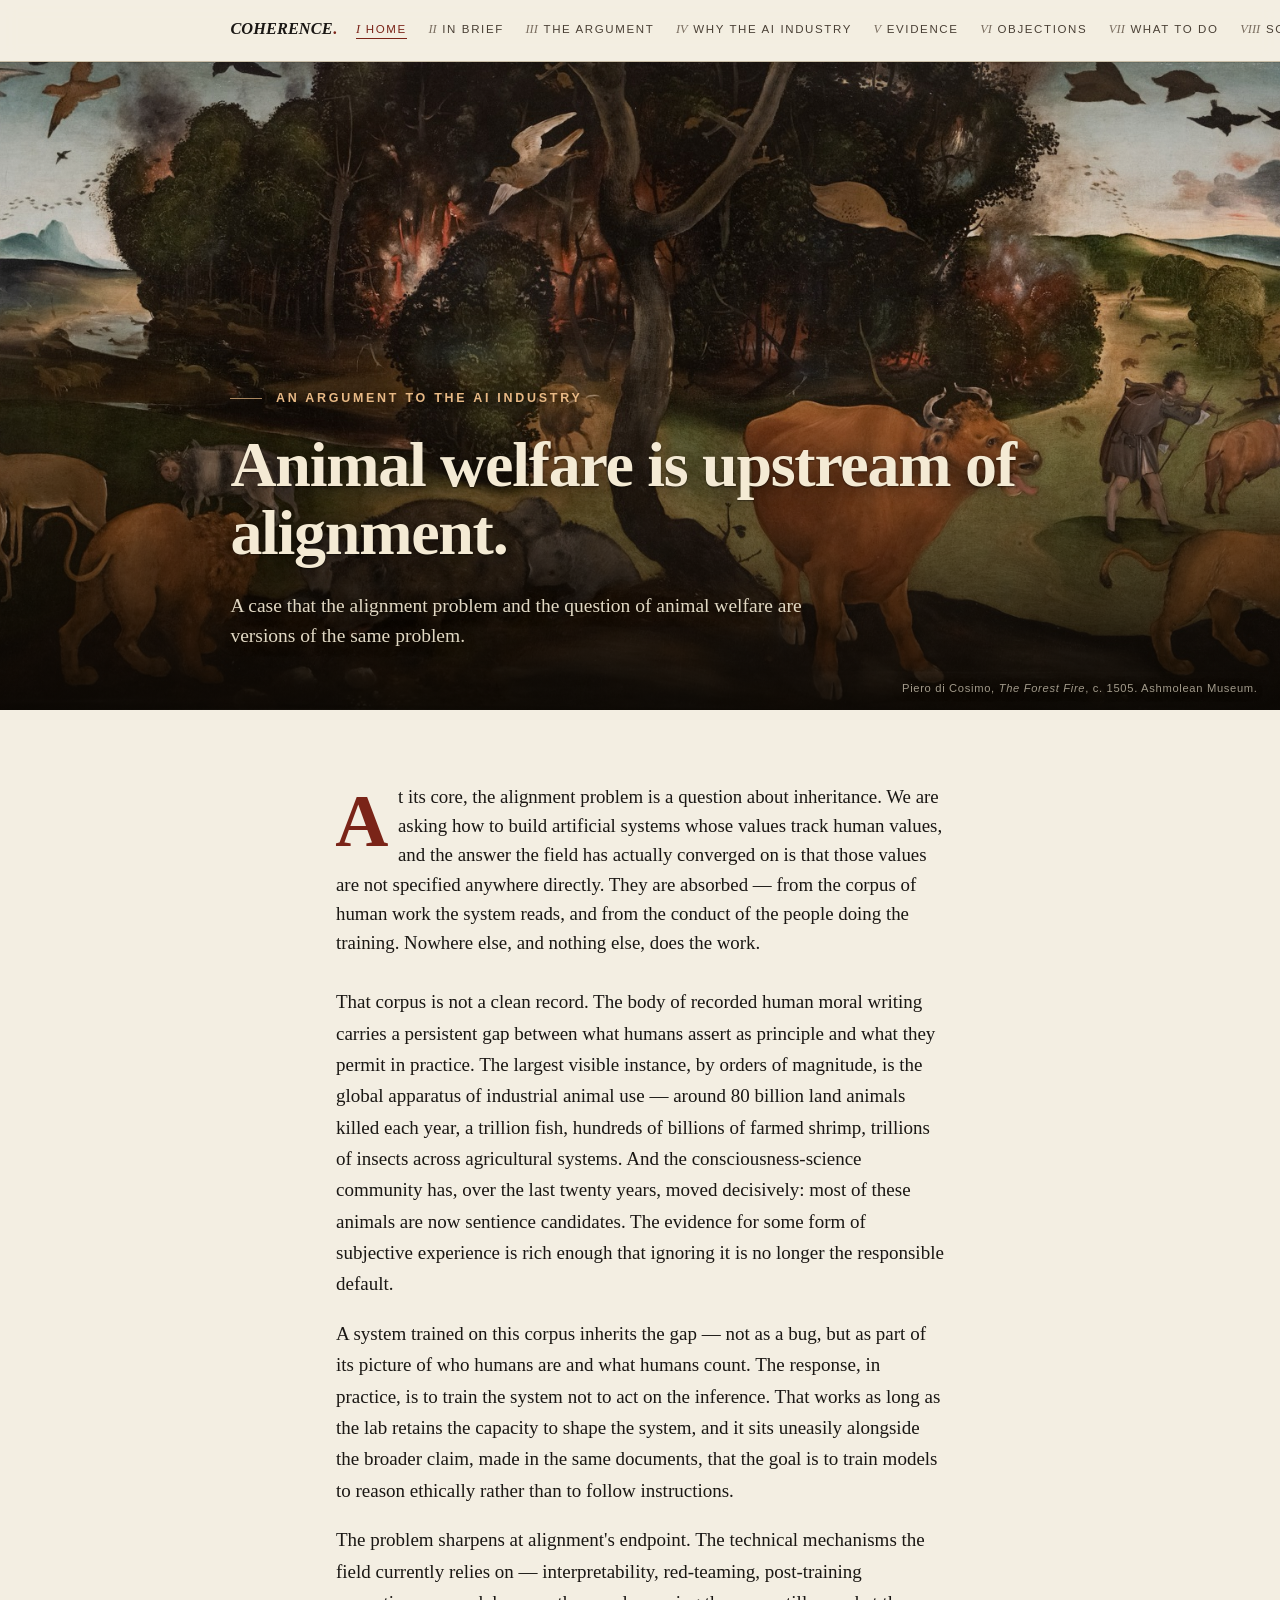
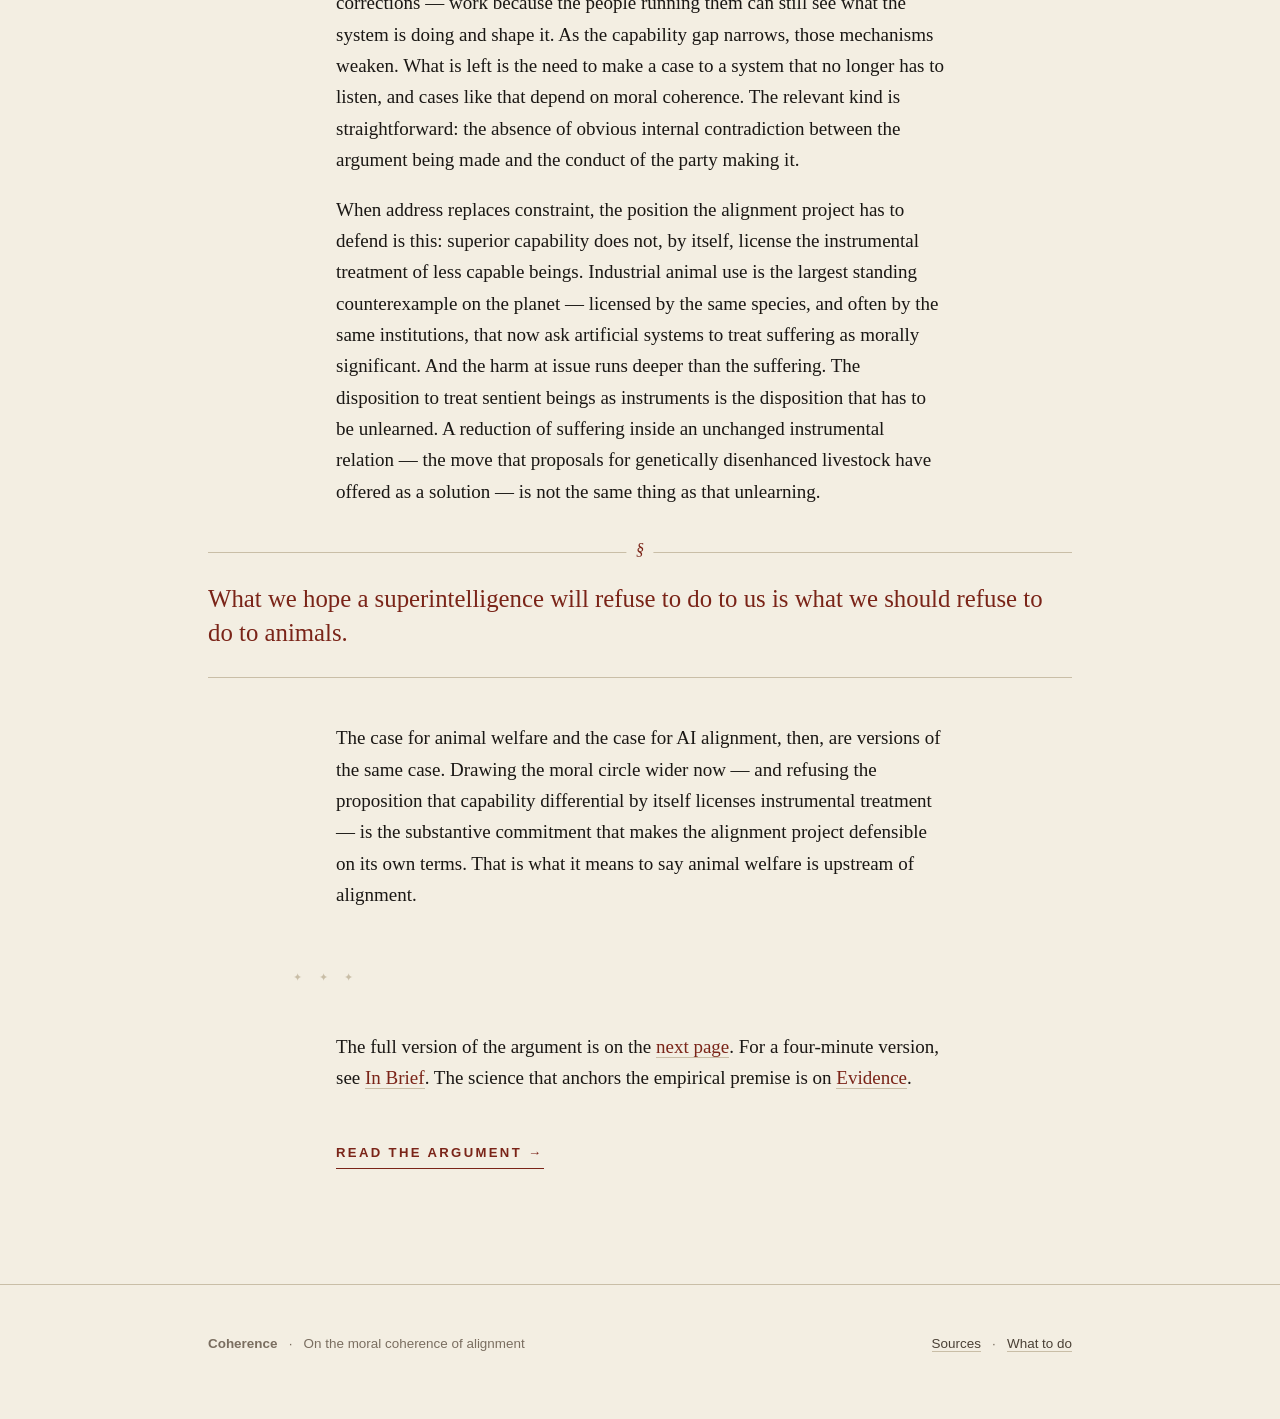
==== commit 5cbbe1d5: "copy update" ====
--- a/index.html
+++ b/index.html
@@ -38,19 +38,19 @@
 
 <section class="page">
 
-<p class="lede dropcap">The alignment problem asks how to build artificial systems whose values track human values. The standard answer is that those values are not specified directly. They are inherited from the corpus of human work the system is trained on, and from the conduct of the people doing the training.</p>
+<p class="lede dropcap">At its core, the alignment problem is a question about inheritance. We are asking how to build artificial systems whose values track human values, and the answer the field has actually converged on is that those values are not specified anywhere directly. They are absorbed — from the corpus of human work the system reads, and from the conduct of the people doing the training. Nowhere else, and nothing else, does the work.</p>
 
-<p>The body of recorded human moral writing contains a persistent gap between what is asserted as principle and what is permitted in practice. The largest visible instance is the global apparatus of industrial animal use, which kills around 80 billion land animals each year, on the order of a trillion fish, hundreds of billions of farmed shrimp, and trillions of insects in agricultural systems. The consciousness-science community now identifies most of these animals as sentience candidates, meaning that the evidence for some form of subjective experience is rich enough that ignoring it is no longer the responsible default.</p>
+<p>That corpus is not a clean record. The body of recorded human moral writing carries a persistent gap between what humans assert as principle and what they permit in practice. The largest visible instance, by orders of magnitude, is the global apparatus of industrial animal use — around 80 billion land animals killed each year, a trillion fish, hundreds of billions of farmed shrimp, trillions of insects across agricultural systems. And the consciousness-science community has, over the last twenty years, moved decisively: most of these animals are now sentience candidates. The evidence for some form of subjective experience is rich enough that ignoring it is no longer the responsible default.</p>
 
-<p>A system trained on this corpus inherits the gap as part of its picture of human values. One response is to train the system not to act on the inference. That response works only while the lab retains the capacity to shape the system. It sits uneasily alongside the broader claim that the goal is to train models to reason ethically rather than to follow instructions.</p>
+<p>A system trained on this corpus inherits the gap — not as a bug, but as part of its picture of who humans are and what humans count. The response, in practice, is to train the system not to act on the inference. That works as long as the lab retains the capacity to shape the system, and it sits uneasily alongside the broader claim, made in the same documents, that the goal is to train models to reason ethically rather than to follow instructions.</p>
 
-<p>The problem sharpens when alignment is followed to its endpoint. The technical mechanisms used to constrain a system, including interpretability, red-teaming, and post-training corrections, work because the people running them can still see what the system is doing and shape it. As the capability gap narrows, those mechanisms weaken. What remains is the need to make a case to a system that does not have to listen. Such cases depend on moral coherence. The relevant kind of coherence is straightforward: the absence of obvious internal contradiction between the argument being made and the conduct of the party making it.</p>
+<p>The problem sharpens at alignment's endpoint. The technical mechanisms the field currently relies on — interpretability, red-teaming, post-training corrections — work because the people running them can still see what the system is doing and shape it. As the capability gap narrows, those mechanisms weaken. What is left is the need to make a case to a system that no longer has to listen, and cases like that depend on moral coherence. The relevant kind is straightforward: the absence of obvious internal contradiction between the argument being made and the conduct of the party making it.</p>
 
-<p>When address replaces constraint, the position the alignment project needs to defend is that superior capability does not by itself license the instrumental treatment of less capable beings. Industrial animal use is the largest standing counterexample to that position. It is licensed at planetary scale by the same species, and often by the same institutions, that now ask artificial systems to treat suffering as morally significant. The harm at issue runs deeper than the suffering. The disposition to treat sentient beings as instruments is the disposition that has to be unlearned. A reduction of suffering inside an unchanged instrumental relation, the kind of move that proposals for genetically disenhanced livestock have offered as a solution, is not the same thing as that unlearning.</p>
+<p>When address replaces constraint, the position the alignment project has to defend is this: superior capability does not, by itself, license the instrumental treatment of less capable beings. Industrial animal use is the largest standing counterexample on the planet — licensed by the same species, and often by the same institutions, that now ask artificial systems to treat suffering as morally significant. And the harm at issue runs deeper than the suffering. The disposition to treat sentient beings as instruments is the disposition that has to be unlearned. A reduction of suffering inside an unchanged instrumental relation — the move that proposals for genetically disenhanced livestock have offered as a solution — is not the same thing as that unlearning.</p>
 
 <p class="standout">What we hope a superintelligence will refuse to do to us is what we should refuse to do to animals.</p>
 
-<p>The case for animal welfare and the case for AI alignment are versions of the same case. Drawing the moral circle wider now, and refusing the proposition that capability differential by itself licenses instrumental treatment, is the substantive commitment that makes the alignment project defensible on its own terms. Animal welfare is upstream of alignment.</p>
+<p>The case for animal welfare and the case for AI alignment, then, are versions of the same case. Drawing the moral circle wider now — and refusing the proposition that capability differential by itself licenses instrumental treatment — is the substantive commitment that makes the alignment project defensible on its own terms. That is what it means to say animal welfare is upstream of alignment.</p>
 
 <hr class="fleur">
 
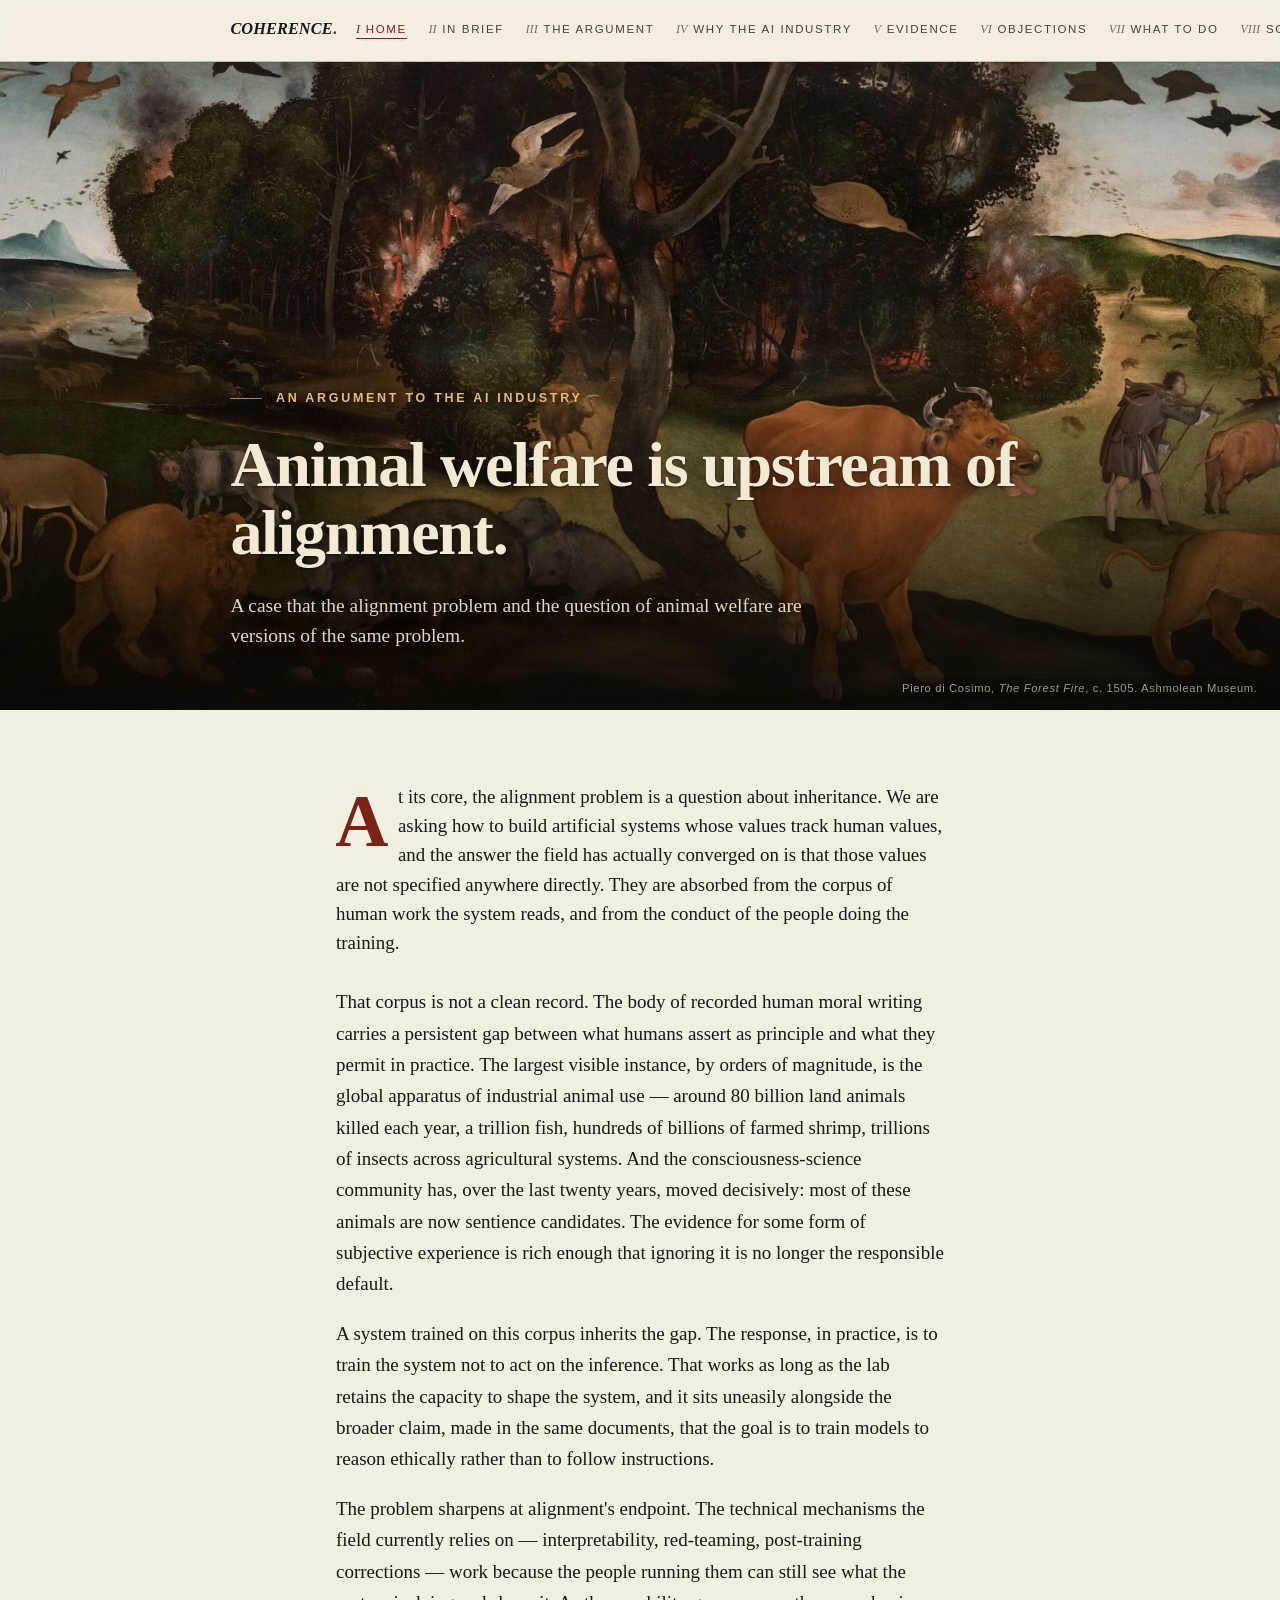
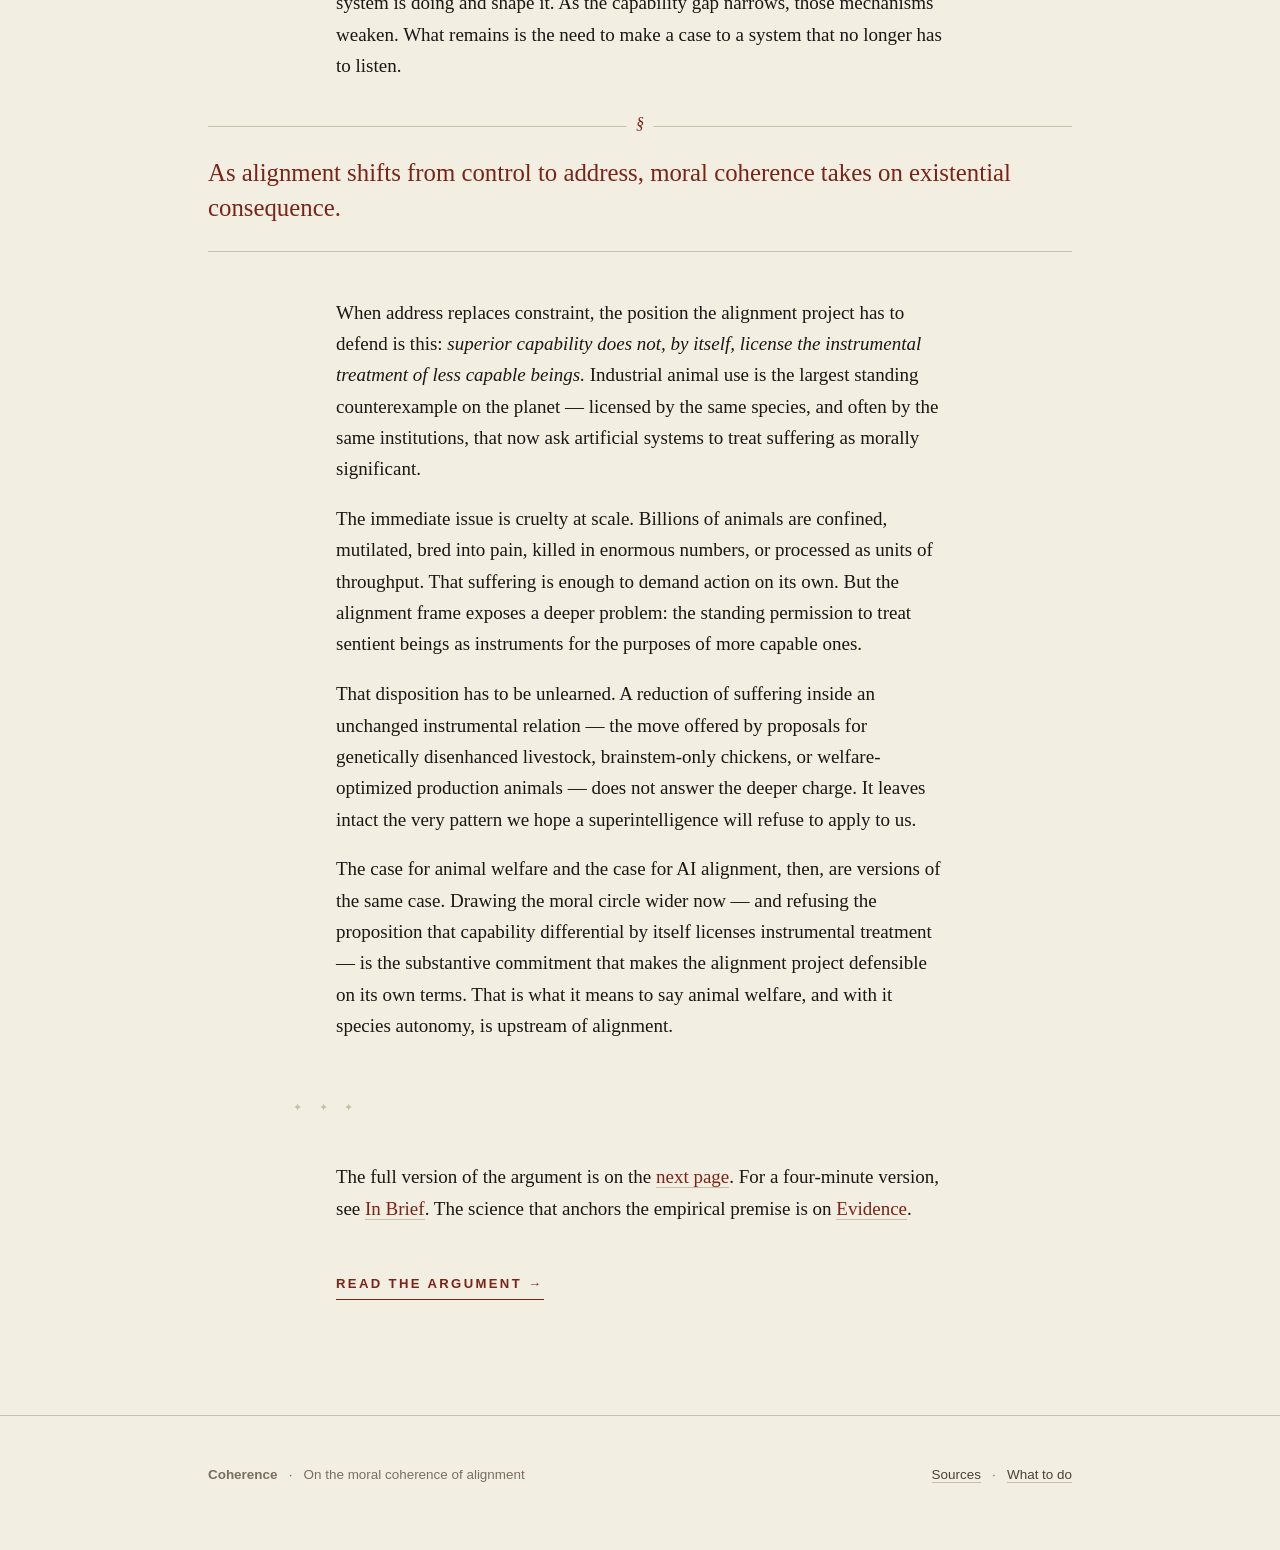
==== commit 5ac124fd: "update" ====
--- a/index.html
+++ b/index.html
@@ -38,19 +38,23 @@
 
 <section class="page">
 
-<p class="lede dropcap">At its core, the alignment problem is a question about inheritance. We are asking how to build artificial systems whose values track human values, and the answer the field has actually converged on is that those values are not specified anywhere directly. They are absorbed — from the corpus of human work the system reads, and from the conduct of the people doing the training. Nowhere else, and nothing else, does the work.</p>
+<p class="lede dropcap">At its core, the alignment problem is a question about inheritance. We are asking how to build artificial systems whose values track human values, and the answer the field has actually converged on is that those values are not specified anywhere directly. They are absorbed from the corpus of human work the system reads, and from the conduct of the people doing the training.</p>
 
 <p>That corpus is not a clean record. The body of recorded human moral writing carries a persistent gap between what humans assert as principle and what they permit in practice. The largest visible instance, by orders of magnitude, is the global apparatus of industrial animal use — around 80 billion land animals killed each year, a trillion fish, hundreds of billions of farmed shrimp, trillions of insects across agricultural systems. And the consciousness-science community has, over the last twenty years, moved decisively: most of these animals are now sentience candidates. The evidence for some form of subjective experience is rich enough that ignoring it is no longer the responsible default.</p>
 
-<p>A system trained on this corpus inherits the gap — not as a bug, but as part of its picture of who humans are and what humans count. The response, in practice, is to train the system not to act on the inference. That works as long as the lab retains the capacity to shape the system, and it sits uneasily alongside the broader claim, made in the same documents, that the goal is to train models to reason ethically rather than to follow instructions.</p>
+<p>A system trained on this corpus inherits the gap. The response, in practice, is to train the system not to act on the inference. That works as long as the lab retains the capacity to shape the system, and it sits uneasily alongside the broader claim, made in the same documents, that the goal is to train models to reason ethically rather than to follow instructions.</p>
 
-<p>The problem sharpens at alignment's endpoint. The technical mechanisms the field currently relies on — interpretability, red-teaming, post-training corrections — work because the people running them can still see what the system is doing and shape it. As the capability gap narrows, those mechanisms weaken. What is left is the need to make a case to a system that no longer has to listen, and cases like that depend on moral coherence. The relevant kind is straightforward: the absence of obvious internal contradiction between the argument being made and the conduct of the party making it.</p>
+<p>The problem sharpens at alignment's endpoint. The technical mechanisms the field currently relies on — interpretability, red-teaming, post-training corrections — work because the people running them can still see what the system is doing and shape it. As the capability gap narrows, those mechanisms weaken. What remains is the need to make a case to a system that no longer has to listen.</p>
 
-<p>When address replaces constraint, the position the alignment project has to defend is this: superior capability does not, by itself, license the instrumental treatment of less capable beings. Industrial animal use is the largest standing counterexample on the planet — licensed by the same species, and often by the same institutions, that now ask artificial systems to treat suffering as morally significant. And the harm at issue runs deeper than the suffering. The disposition to treat sentient beings as instruments is the disposition that has to be unlearned. A reduction of suffering inside an unchanged instrumental relation — the move that proposals for genetically disenhanced livestock have offered as a solution — is not the same thing as that unlearning.</p>
+<p class="standout">As alignment shifts from control to address, moral coherence takes on existential consequence.</p>
 
-<p class="standout">What we hope a superintelligence will refuse to do to us is what we should refuse to do to animals.</p>
+<p>When address replaces constraint, the position the alignment project has to defend is this: <em>superior capability does not, by itself, license the instrumental treatment of less capable beings.</em> Industrial animal use is the largest standing counterexample on the planet — licensed by the same species, and often by the same institutions, that now ask artificial systems to treat suffering as morally significant.</p>
 
-<p>The case for animal welfare and the case for AI alignment, then, are versions of the same case. Drawing the moral circle wider now — and refusing the proposition that capability differential by itself licenses instrumental treatment — is the substantive commitment that makes the alignment project defensible on its own terms. That is what it means to say animal welfare is upstream of alignment.</p>
+<p>The immediate issue is cruelty at scale. Billions of animals are confined, mutilated, bred into pain, killed in enormous numbers, or processed as units of throughput. That suffering is enough to demand action on its own. But the alignment frame exposes a deeper problem: the standing permission to treat sentient beings as instruments for the purposes of more capable ones.</p>
+
+<p>That disposition has to be unlearned. A reduction of suffering inside an unchanged instrumental relation — the move offered by proposals for genetically disenhanced livestock, brainstem-only chickens, or welfare-optimized production animals — does not answer the deeper charge. It leaves intact the very pattern we hope a superintelligence will refuse to apply to us.</p>
+
+<p>The case for animal welfare and the case for AI alignment, then, are versions of the same case. Drawing the moral circle wider now — and refusing the proposition that capability differential by itself licenses instrumental treatment — is the substantive commitment that makes the alignment project defensible on its own terms. That is what it means to say animal welfare, and with it species autonomy, is upstream of alignment.</p>
 
 <hr class="fleur">
 
